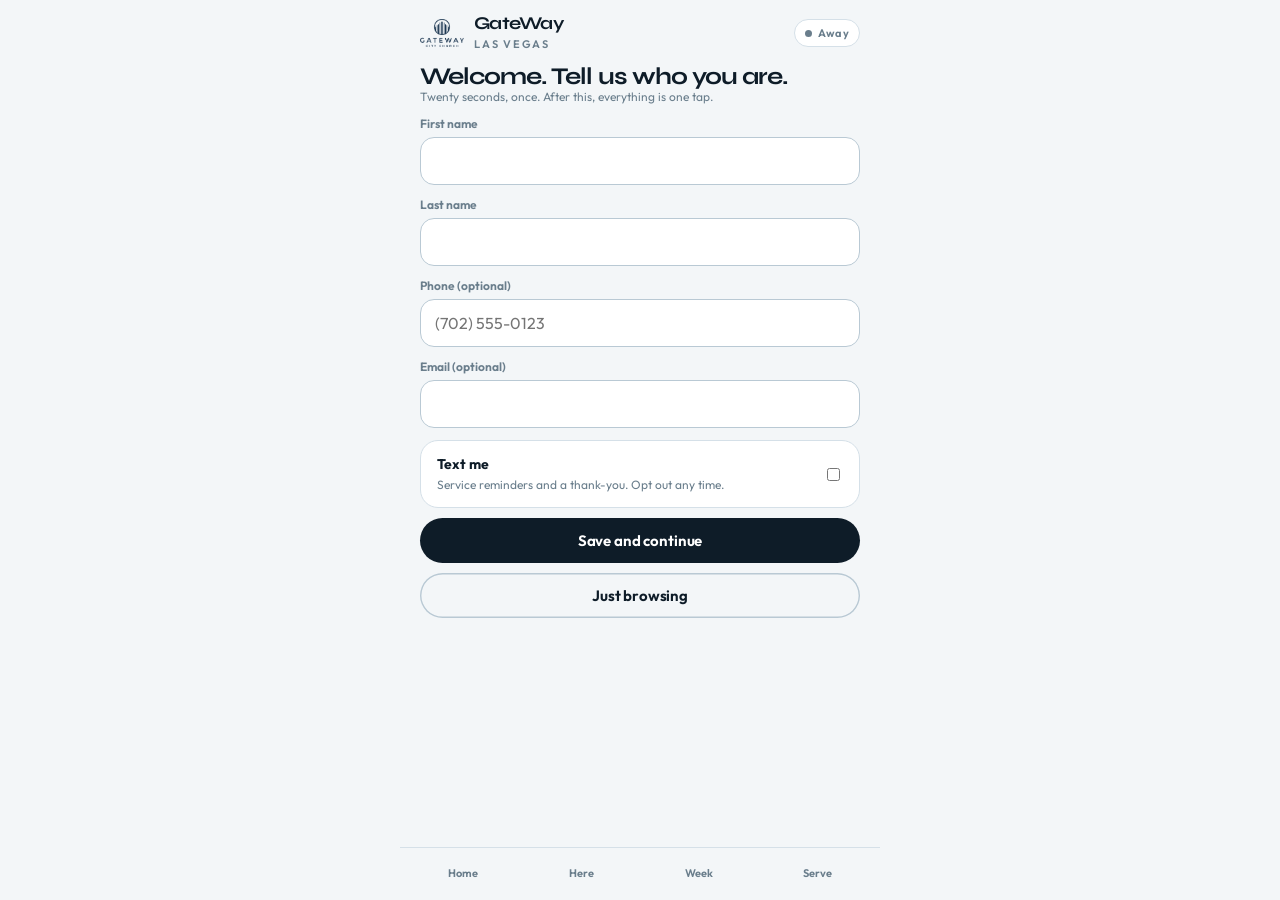
==== app/index.html @ 74c65fe3 "One front door: public site at root, House app at /app, Grace staff on the same origin. Isaac's camp" ====
<!DOCTYPE html>
<html lang="en">
<head>
<meta charset="UTF-8">
<meta name="viewport" content="width=device-width, initial-scale=1.0, viewport-fit=cover">
<title>GateWay · House</title>
<meta name="theme-color" content="#F3F6F8">
<link rel="manifest" href="manifest.json">
<link rel="apple-touch-icon" href="assets/gateway-logo.png">
<link rel="preconnect" href="https://fonts.googleapis.com">
<link rel="preconnect" href="https://fonts.gstatic.com" crossorigin>
<link href="https://fonts.googleapis.com/css2?family=Outfit:wght@400;500;600;700&family=Syne:wght@700;800&display=swap" rel="stylesheet">
<link rel="stylesheet" href="styles.css">
</head>
<body>
<span class="demo-tag" id="demoTag" style="display:none">Demo Mode</span>
<div class="house">
  <header class="house-top">
    <a class="brand" href="../index.html">
      <img src="../assets/gateway-logo.png" alt="" style="height:28px">
      <div><b>GateWay</b><span>Las Vegas</span></div>
    </a>
    <div class="live-pill" id="geoBanner"><i></i><span id="geoBannerText">Checking campus…</span></div>
  </header>
  <main>

  <section class="view" id="view-home">
    <div class="hello">
      <div class="kicker" id="helloKicker">Welcome home</div>
      <h1 id="helloName">House.</h1>
    </div>
    <article class="presence" id="presenceCard">
      <img class="bg" src="assets/dusk-portrait.jpg" alt="">
      <div class="shade"></div>
      <div class="body">
        <div class="svc" id="svcStrip"></div>
        <h2>The valley is lighting up.</h2>
        <p>One tap when you arrive. After that, your phone can stay in your pocket.</p>
        <div class="row">
          <a class="btn btn-copper" href="#checkin">I'm here</a>
        </div>
      </div>
    </article>
    <div class="grid-2">
      <a class="quick" href="#prayer"><b>Prayer</b><span>Pastors see this today</span></a>
      <a class="quick" href="#pastor"><b>A pastor</b><span>Danny, Paul, or Fred</span></a>
    </div>
    <a class="list-card" id="giveTile" href="#" target="_blank" rel="noopener" style="margin-top:12px"><h4>Give</h4><p>Online, or text GIVE to 855-783-4456.</p></a>
  </section>

  <section class="view" id="view-connect">
    <h2>Welcome. Tell us who you are.</h2>
    <p class="lede tiny">Twenty seconds, once. After this, everything is one tap.</p>
    <div class="field"><label>First name</label><input id="cFirst" autocomplete="given-name"></div>
    <div class="field"><label>Last name</label><input id="cLast" autocomplete="family-name"></div>
    <div class="field"><label>Phone (optional)</label><input id="cPhone" type="tel" autocomplete="tel" placeholder="(702) 555-0123"></div>
    <div class="field"><label>Email (optional)</label><input id="cEmail" type="email" autocomplete="email"></div>
    <label class="toggle"><div><b>Text me</b><span>Service reminders and a thank-you. Opt out any time.</span></div><input type="checkbox" id="cSms"></label>
    <button class="btn btn-ink btn-full" id="cSave">Save and continue</button>
    <button class="btn btn-ghost btn-full" style="margin-top:10px" id="cSkip">Just browsing</button>
  </section>

  <section class="view" id="view-checkin">
    <div class="back-row"><button class="back-btn" data-back>&larr; Home</button></div>
    <div class="sec-kicker">Las Vegas campus</div>
    <h2>Are you here today?</h2>
    <p class="tiny" id="checkinGeoLine">We will confirm your location when you tap.</p>
    <button class="btn btn-copper btn-full" style="margin-top:16px" id="btnHere">I'm here</button>
    <div class="banner checked" id="checkedBanner" style="display:none"><span id="checkedText"></span></div>
    <div class="list-card" id="autoWelcomeCard">
      <div class="sec-kicker">Auto-welcome</div>
      <p class="tiny" style="margin:6px 0 10px">Set this up once and your phone greets you when you arrive, and says goodbye when you leave.</p>
      <div id="awBody"></div>
    </div>
    <div class="list-card">
      <div class="sec-kicker">Sunday mode</div>
      <p class="tiny" style="margin:6px 0 10px">Keep the app open during service and we log arrive and leave. GPS only runs while this page is open.</p>
      <button class="btn btn-ghost btn-full" id="btnWatch">Start Sunday mode</button>
      <p class="tiny" id="watchStatus" style="margin-top:8px"></p>
    </div>
  </section>

  <section class="view" id="view-events">
    <div class="back-row"><button class="back-btn" data-back>&larr; Home</button></div>
    <h2>This week</h2>
    <div id="eventList"></div>
  </section>

  <section class="view" id="view-volunteer">
    <div class="back-row"><button class="back-btn" data-back>&larr; Home</button></div>
    <h2>Serve</h2>
    <p class="tiny">Pick a team and we will get you connected.</p>
    <div id="roleList"></div>
  </section>

  <section class="view" id="view-prayer">
    <div class="back-row"><button class="back-btn" data-back>&larr; Home</button></div>
    <h2>How can we pray?</h2>
    <div id="crisisBox"></div>
    <div class="field"><label>Your request</label><textarea id="pReq" placeholder="Share what is on your heart..."></textarea></div>
    <div class="field"><label>How should we reach you?</label><input id="pContact" placeholder="Phone or email"></div>
    <label class="toggle"><div><b>Keep this private</b><span>Pastors only.</span></div><input type="checkbox" id="pPrivate"></label>
    <button class="btn btn-ink btn-full" id="pSend">Send prayer request</button>
  </section>

  <section class="view" id="view-pastor">
    <div class="back-row"><button class="back-btn" data-back>&larr; Home</button></div>
    <h2>Reach a pastor</h2>
    <div class="field"><label>Who</label><select id="mPastor"></select></div>
    <div class="field"><label>Your message</label><textarea id="mMsg"></textarea></div>
    <div class="field"><label>How should we reach you back?</label><input id="mContact" placeholder="Phone or email"></div>
    <button class="btn btn-ink btn-full" id="mSend">Send message</button>
  </section>

  </main>
  <nav class="tabbar">
    <a class="tab on" href="#" data-tab="home">Home</a>
    <a class="tab" href="#checkin" data-tab="checkin">Here</a>
    <a class="tab" href="#events" data-tab="events">Week</a>
    <a class="tab" href="#volunteer" data-tab="volunteer">Serve</a>
  </nav>
</div>
<div class="toast" id="toast"></div>

<script src="gcc-config.js?v=5"></script>
<script src="geofence.js?v=5"></script>
<script src="gcc-data.js?v=5"></script>
<script>
(function () {
  const C = window.GCC, D = window.GCCData, Geo = window.GCCGeo;
  const $ = (id) => document.getElementById(id);
  const qs = new URLSearchParams(location.search);
  const fromQr = qs.get('src') === 'qr';
  let geoState = null;

  if (C.DEMO_MODE) $('demoTag').style.display = 'block';
  $('giveTile').href = C.GIVE_URL;

  $('svcStrip').innerHTML = C.SERVICES.map(s =>
    `<span style="margin-right:10px">${s.day} ${s.time} · ${s.label}</span>`).join('');

  $('mPastor').innerHTML = C.PASTORS.map(p =>
    `<option value="${p.id}">${p.name} · ${p.role}</option>`).join('');

  const views = ['home', 'connect', 'checkin', 'events', 'volunteer', 'prayer', 'pastor'];
  function greet() {
    const me = D.getMe();
    const hour = new Date().getHours();
    $('helloKicker').textContent = hour < 12 ? 'Good morning' : hour < 17 ? 'Good afternoon' : 'Good evening';
    $('helloName').textContent = (me && me.name && me.name !== 'Guest') ? me.name.split(' ')[0] + '.' : 'House.';
  }
  function show(v) {
    views.forEach(x => $('view-' + x).classList.toggle('active', x === v));
    document.querySelectorAll('.tab').forEach(t => t.classList.toggle('on', t.dataset.tab === v || (v === 'home' && t.dataset.tab === 'home')));
    window.scrollTo(0, 0);
  }
  function route() {
    const h = location.hash.replace('#', '') || 'home';
    if (!D.getMe() && h !== 'connect') { show('connect'); return; }
    show(views.includes(h) ? h : 'home');
    greet();
    if (h === 'events') renderEvents();
    if (h === 'volunteer') renderRoles();
  }
  window.addEventListener('hashchange', route);
  document.querySelectorAll('[data-back]').forEach(b => b.onclick = () => location.hash = '');

  function toast(msg) {
    const t = $('toast'); t.textContent = msg; t.classList.add('show');
    setTimeout(() => t.classList.remove('show'), 2600);
  }

  $('cSave').onclick = async () => {
    const first = $('cFirst').value.trim();
    if (!first) { toast('First name helps us say hello.'); return; }
    const me = {
      first_name: first, last_name: $('cLast').value.trim(),
      phone: $('cPhone').value.trim(), email: $('cEmail').value.trim(),
      sms_opt_in: $('cSms').checked, source: fromQr ? 'qr' : 'app'
    };
    try {
      const rec = await D.saveMember(me);
      D.setMe({ id: rec.id, geo_token: rec.geo_token, name: (me.first_name + ' ' + me.last_name).trim(), ...me });
      toast('Welcome, ' + first + '.');
      location.hash = 'checkin';
      route();
    } catch (e) { toast('Could not save. Try again.'); console.error(e); }
  };
  $('cSkip').onclick = () => {
    D.setMe({ id: null, name: 'Guest', guest: true });
    location.hash = ''; route();
  };

  async function refreshGeo() {
    const b = $('geoBanner'), t = $('geoBannerText');
    geoState = await Geo.checkOnce(C.CAMPUS);
    if (!geoState.supported || !geoState.ok) {
      t.textContent = fromQr ? 'Scanned' : 'Away';
      if (fromQr) b.classList.add('on');
      return;
    }
    if (geoState.inside) {
      b.classList.add('on');
      t.textContent = 'On campus';
      $('checkinGeoLine').textContent = 'Location confirmed: inside the campus fence (' + geoState.distance + 'm).';
    } else {
      t.textContent = 'Away';
      $('checkinGeoLine').textContent = 'You look ' + geoState.distance + 'm from campus. You can still check in if you are here and GPS is drifting.';
    }
  }

  $('btnHere').onclick = async () => {
    const me = D.getMe() || { id: null, name: 'Guest' };
    const method = (geoState && geoState.ok && geoState.inside) ? 'geofence' : (fromQr ? 'qr' : 'manual');
    try {
      await D.checkIn({ member_id: me.id, name: me.name, method,
        distance: geoState && geoState.distance, accuracy: geoState && geoState.accuracy });
      $('checkedBanner').style.display = 'flex';
      $('checkedText').textContent = 'Checked in. It is good to have you' + (me.name && me.name !== 'Guest' ? ', ' + me.name.split(' ')[0] : '') + '.';
      $('btnHere').disabled = true; $('btnHere').textContent = 'You are checked in';
    } catch (e) { toast('Check-in failed. Try again.'); console.error(e); }
  };

  function joinSmsHref(me) {
    const body = encodeURIComponent(C.SMS_JOIN_KEYWORD + ' ' + me.geo_token);
    return 'sms:' + C.SMS_LINE + '?&body=' + body;
  }
  function renderAutoWelcome() {
    const me = D.getMe();
    const body = $('awBody');
    if (!me || me.guest || !me.geo_token) {
      body.innerHTML = '<p class="tiny">Fill the connect card first so we know who to welcome.</p>' +
        '<a class="btn btn-ghost" style="width:100%;margin-top:8px" href="#connect">Open connect card</a>';
      return;
    }
    const welcomeLink = C.PING_URL + '?t=' + me.geo_token + '&e=enter';
    const goodbyeLink = C.PING_URL + '?t=' + me.geo_token + '&e=exit';
    body.innerHTML = `
      <a class="btn btn-ink" style="width:100%" href="${joinSmsHref(me)}">1 · Text us to turn on messages</a>
      <p class="tiny" style="margin-top:6px;margin-bottom:14px">Opens a ready-to-send text. Tap Send and you're connected.</p>
      <button class="btn btn-ghost" style="width:100%" id="cpWelcome">2 · Copy your welcome link</button>
      ${C.SHORTCUT_URL ? `<a class="btn btn-copper" style="width:100%;margin-top:8px" href="${C.SHORTCUT_URL}">3 · Add the Welcome shortcut, paste when asked</a>` : ''}
      <button class="btn btn-ghost" style="width:100%;margin-top:14px" id="cpGoodbye">4 · Copy your goodbye link</button>
      ${C.SHORTCUT_GOODBYE_URL ? `<a class="btn btn-copper" style="width:100%;margin-top:8px" href="${C.SHORTCUT_GOODBYE_URL}">5 · Add the Goodbye shortcut, paste when asked</a>` : ''}
      <p class="tiny" style="margin-top:14px"><b>6 · Last step, in the Shortcuts app:</b><br>
      Automation → New → <b>Arrive</b> → choose GateWay City Church → Run Immediately → pick <b>Gateway Welcome</b>.<br>
      Repeat with <b>Leave</b> → <b>Gateway Goodbye</b>. Done forever.</p>`;
    const cp = (id, text, n, label) => {
      const b = document.getElementById(id);
      if (b) b.onclick = async () => {
        try { await navigator.clipboard.writeText(text); b.textContent = 'Copied. Now tap ' + (n + 1) + ' below'; }
        catch { prompt('Copy your ' + label + ' link:', text); b.textContent = 'Now tap ' + (n + 1) + ' below'; }
        setTimeout(() => { b.textContent = n + ' · Copy your ' + label + ' link'; }, 6000);
      };
    };
    cp('cpWelcome', welcomeLink, 2, 'welcome');
    cp('cpGoodbye', goodbyeLink, 4, 'goodbye');
  }
  renderAutoWelcome();
  window.addEventListener('hashchange', renderAutoWelcome);

  const watcher = Geo.createWatcher(C.CAMPUS, {
    onEnter: (i) => {
      const me = D.getMe() || { id: null, name: 'Guest' };
      D.logGeofence('enter', { member_id: me.id, name: me.name, distance: i.distance, accuracy: i.accuracy });
      $('watchStatus').textContent = 'Inside the fence (' + i.distance + 'm). Arrival logged.';
    },
    onExit: (i) => {
      const me = D.getMe() || { id: null, name: 'Guest' };
      D.logGeofence('exit', { member_id: me.id, name: me.name, distance: i.distance, accuracy: i.accuracy });
      $('watchStatus').textContent = 'Outside the fence (' + i.distance + 'm). Departure logged. Thank you for coming.';
    },
    onUpdate: (i) => { $('watchStatus').textContent = (i.inside ? 'Inside' : 'Outside') + ' the fence, ' + i.distance + 'm out (GPS ±' + i.accuracy + 'm).'; },
    onError: (e) => { $('watchStatus').textContent = 'GPS error: ' + e.message; }
  });
  $('btnWatch').onclick = () => {
    if (watcher.active) { watcher.stop(); $('btnWatch').textContent = 'Start Sunday mode'; $('watchStatus').textContent = 'Sunday mode off.'; }
    else if (watcher.start()) { $('btnWatch').textContent = 'Stop Sunday mode'; $('watchStatus').textContent = 'Watching the campus fence...'; }
  };

  async function renderEvents() {
    const list = await D.listEvents();
    const fmt = (iso) => new Date(iso).toLocaleDateString('en-US', { weekday: 'short', month: 'short', day: 'numeric' }) +
      ' · ' + new Date(iso).toLocaleTimeString('en-US', { hour: 'numeric', minute: '2-digit' });
    $('eventList').innerHTML = list.map(e => `
      <div class="event-item">
        <div class="event-date">${fmt(e.starts_at)} · ${e.category || 'Event'}</div>
        <h4>${e.title}</h4>
        <p>${e.description || ''}${e.location ? ' · ' + e.location : ''}</p>
      </div>`).join('') || '<p class="muted">Nothing scheduled yet. Check back soon.</p>';
  }

  async function renderRoles() {
    const roles = await D.listVolunteerRoles();
    $('roleList').innerHTML = roles.map(r => `
      <div class="role-item">
        <h4>${r.title}</h4>
        <p>${r.description || ''}</p>
        <button class="btn btn-ghost" style="margin-top:10px;padding:9px 16px;font-size:13px" data-role="${r.id}" data-title="${r.title}">Count me in</button>
      </div>`).join('');
    $('roleList').querySelectorAll('button[data-role]').forEach(btn => {
      btn.onclick = async () => {
        const me = D.getMe() || {};
        if (!me.name || me.guest) { toast('Fill the connect card first so we know who to call.'); location.hash = 'connect'; show('connect'); return; }
        try {
          await D.volunteerSignup({ role_id: btn.dataset.role, role_title: btn.dataset.title,
            member_id: me.id, name: me.name, contact: me.phone || me.email || null });
          btn.textContent = 'You are on the list'; btn.disabled = true;
          toast('Signed up for ' + btn.dataset.title + '.');
        } catch (e) { toast('Signup failed. Try again.'); console.error(e); }
      };
    });
  }

  const CRISIS_RE = /suicid|kill (myself|me)|end (my|it all)|hurt (myself|someone)|self.?harm|don'?t want to (live|be here)|overdose|take my (own )?life/i;
  $('pSend').onclick = async () => {
    const req = $('pReq').value.trim();
    if (!req) { toast('Write a few words first.'); return; }
    if (CRISIS_RE.test(req)) {
      $('crisisBox').innerHTML = `
        <div class="crisis-box">
          <h4>Help is immediate.</h4>
          <p>If you are in danger right now, call <a href="tel:911">911</a>.</p>
          <p>To talk to someone right now, call or text <a href="tel:988">988</a>. Free, confidential, 24/7.</p>
          <p>A pastor will also see this and reach out, but do not wait on us.</p>
        </div>`;
      window.scrollTo(0, 0);
      return;
    }
    const me = D.getMe() || {};
    try {
      await D.submitPrayer({ member_id: me.id, name: me.name || 'Anonymous',
        contact: $('pContact').value.trim() || me.phone || me.email || null,
        request: req, is_private: $('pPrivate').checked });
      $('pReq').value = ''; $('pContact').value = '';
      toast('Received. Our team is praying with you.');
      location.hash = '';
    } catch (e) { toast('Could not send. Try again.'); console.error(e); }
  };

  $('mSend').onclick = async () => {
    const msg = $('mMsg').value.trim(), contact = $('mContact').value.trim();
    if (!msg) { toast('Write your message first.'); return; }
    if (!contact) { toast('Leave a phone or email so the pastor can reach you.'); return; }
    const me = D.getMe() || {};
    const p = C.PASTORS.find(x => x.id === $('mPastor').value);
    try {
      await D.messagePastor({ member_id: me.id, pastor: p.name, name: me.name || 'Guest', contact, message: msg });
      $('mMsg').value = ''; $('mContact').value = '';
      toast('Sent to ' + p.name + '.');
      location.hash = '';
    } catch (e) { toast('Could not send. Try again.'); console.error(e); }
  };

  if ('serviceWorker' in navigator && location.protocol.startsWith('http')) {
    navigator.serviceWorker.register('sw.js').catch(() => {});
  }
  route();
  refreshGeo();
})();
</script>
</body>
</html>
---- app/styles.css ----
@import url('../css/gateway.css');
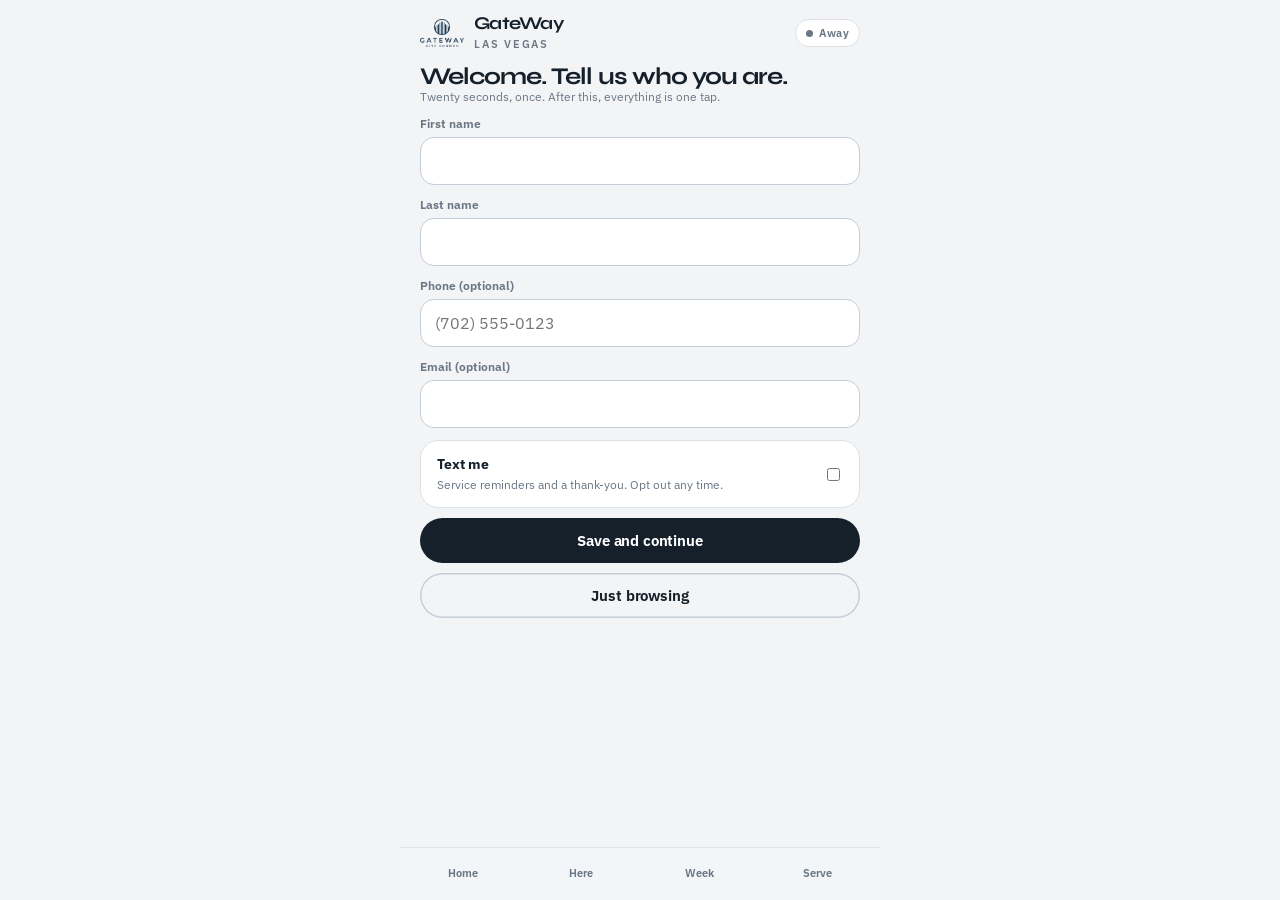
==== commit f6841418: "Replace dark gold Grace with a light people file, and pull cream and yellow out of the app. Staff is" ====
--- a/app/index.html
+++ b/app/index.html
@@ -9,7 +9,7 @@
 <link rel="apple-touch-icon" href="assets/gateway-logo.png">
 <link rel="preconnect" href="https://fonts.googleapis.com">
 <link rel="preconnect" href="https://fonts.gstatic.com" crossorigin>
-<link href="https://fonts.googleapis.com/css2?family=Outfit:wght@400;500;600;700&family=Syne:wght@700;800&display=swap" rel="stylesheet">
+<link href="https://fonts.googleapis.com/css2?family=IBM+Plex+Sans:wght@400;500;600;700&family=Syne:wght@700;800&display=swap" rel="stylesheet">
 <link rel="stylesheet" href="styles.css">
 </head>
 <body>
